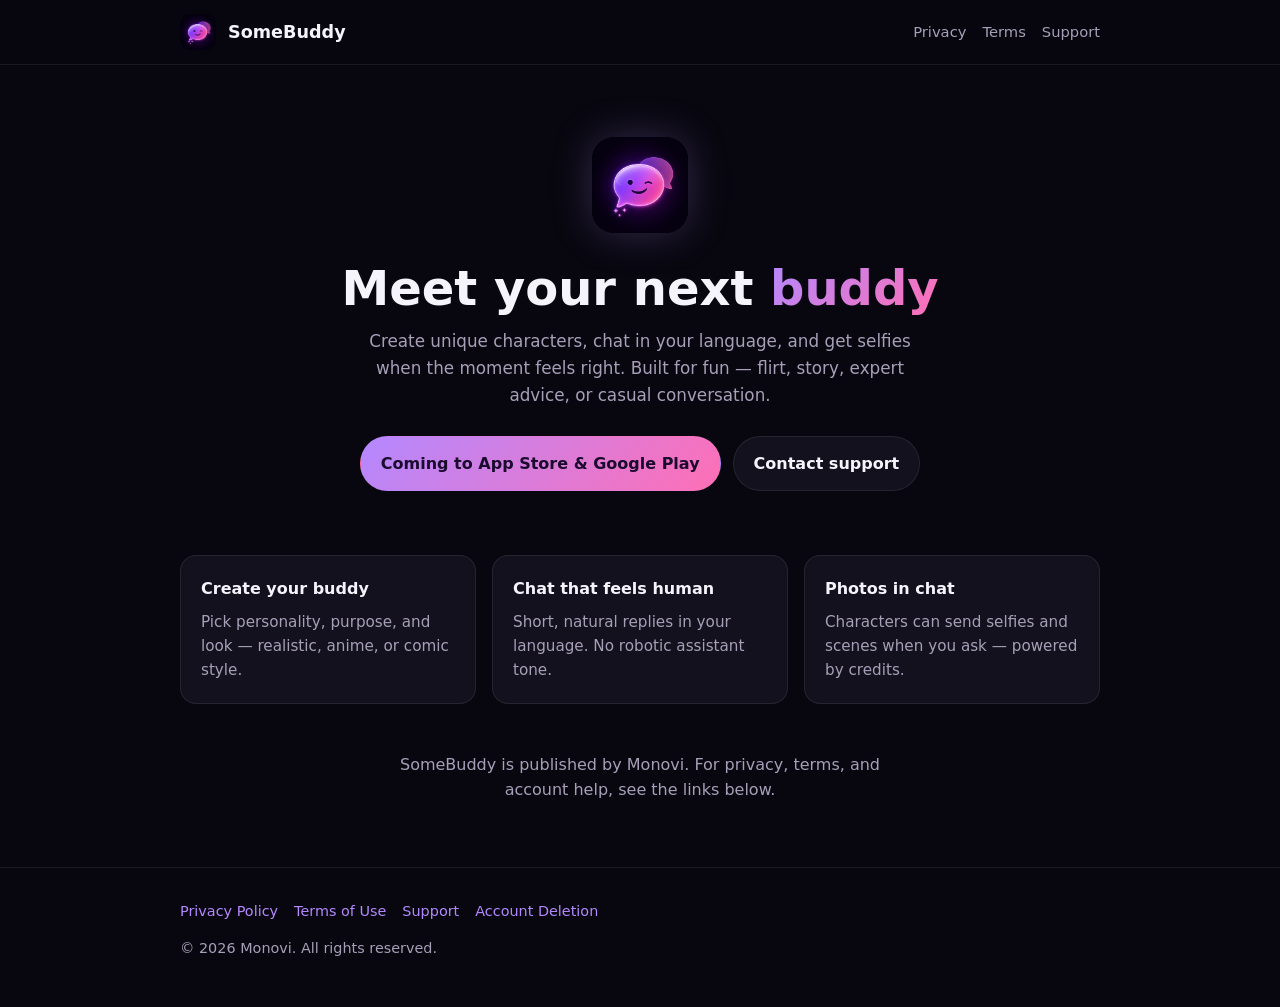
==== index.html @ be2c391f "Add SomeBuddy landing site and store legal pages Co-authored-by: Cursor <cursoragent@cursor.com>" ====
<!DOCTYPE html>
<html lang="en">
  <head>
    <meta charset="utf-8" />
    <meta name="viewport" content="width=device-width, initial-scale=1" />
    <title>SomeBuddy — Design your perfect buddy</title>
    <meta
      name="description"
      content="SomeBuddy lets you create AI characters, chat naturally, and share photos. Flirt, story, expert, or just hang out."
    />
    <link rel="icon" href="/assets/icon.png" />
    <link rel="stylesheet" href="/styles.css" />
  </head>
  <body>
    <header class="site-header">
      <div class="site-header-inner">
        <a class="brand" href="/">
          <img src="/assets/icon.png" alt="" width="36" height="36" />
          SomeBuddy
        </a>
        <nav class="nav">
          <a href="/privacy/">Privacy</a>
          <a href="/terms/">Terms</a>
          <a href="/support/">Support</a>
        </nav>
      </div>
    </header>

    <main>
      <section class="hero">
        <div class="hero-inner">
          <img class="hero-logo" src="/assets/icon.png" alt="SomeBuddy app icon" />
          <h1>Meet your next <span class="gradient-text">buddy</span></h1>
          <p>
            Create unique characters, chat in your language, and get selfies when the moment feels
            right. Built for fun — flirt, story, expert advice, or casual conversation.
          </p>
          <div class="cta-row">
            <a class="btn btn-primary" href="#download">Coming to App Store &amp; Google Play</a>
            <a class="btn btn-secondary" href="/support/">Contact support</a>
          </div>
        </div>
      </section>

      <section class="hero-inner">
        <div class="features">
          <article class="feature">
            <h3>Create your buddy</h3>
            <p>Pick personality, purpose, and look — realistic, anime, or comic style.</p>
          </article>
          <article class="feature">
            <h3>Chat that feels human</h3>
            <p>Short, natural replies in your language. No robotic assistant tone.</p>
          </article>
          <article class="feature">
            <h3>Photos in chat</h3>
            <p>Characters can send selfies and scenes when you ask — powered by credits.</p>
          </article>
        </div>
      </section>

      <section id="download" class="hero-inner" style="padding-bottom: 4rem; text-align: center">
        <p style="color: var(--muted); max-width: 520px; margin: 0 auto">
          SomeBuddy is published by Monovi. For privacy, terms, and account help, see the links
          below.
        </p>
      </section>
    </main>

    <footer class="site-footer">
      <div class="footer-inner">
        <div class="footer-links">
          <a href="/privacy/">Privacy Policy</a>
          <a href="/terms/">Terms of Use</a>
          <a href="/support/">Support</a>
          <a href="/account-deletion/">Account Deletion</a>
        </div>
        <p>&copy; <span id="y"></span> Monovi. All rights reserved.</p>
      </div>
    </footer>
    <script>
      document.getElementById('y').textContent = new Date().getFullYear();
    </script>
  </body>
</html>
---- styles.css ----
:root {
  --bg: #08070f;
  --bg-elevated: #13111d;
  --text: #f5f3fb;
  --muted: #a79fb8;
  --primary: #b388ff;
  --secondary: #ff6fb5;
  --border: rgba(255, 255, 255, 0.08);
  --max: 720px;
  --page-max: 960px;
}

* {
  box-sizing: border-box;
}

html {
  scroll-behavior: smooth;
}

body {
  margin: 0;
  font-family: Inter, system-ui, -apple-system, Segoe UI, Roboto, sans-serif;
  background: var(--bg);
  color: var(--text);
  line-height: 1.6;
}

a {
  color: var(--primary);
  text-decoration: none;
}

a:hover {
  text-decoration: underline;
}

.site-header {
  position: sticky;
  top: 0;
  z-index: 10;
  backdrop-filter: blur(12px);
  background: rgba(8, 7, 15, 0.85);
  border-bottom: 1px solid var(--border);
}

.site-header-inner,
.page-wrap,
.hero-inner,
.footer-inner {
  max-width: var(--page-max);
  margin: 0 auto;
  padding: 0 1.25rem;
}

.site-header-inner {
  display: flex;
  align-items: center;
  justify-content: space-between;
  min-height: 64px;
}

.brand {
  display: flex;
  align-items: center;
  gap: 0.75rem;
  color: var(--text);
  font-weight: 700;
  font-size: 1.1rem;
}

.brand img {
  width: 36px;
  height: 36px;
  border-radius: 10px;
}

.nav {
  display: flex;
  gap: 1rem;
  flex-wrap: wrap;
  font-size: 0.92rem;
}

.nav a {
  color: var(--muted);
}

.nav a:hover {
  color: var(--text);
}

.hero {
  padding: 4.5rem 0 3rem;
  text-align: center;
}

.hero-logo {
  width: 96px;
  height: 96px;
  border-radius: 22px;
  margin-bottom: 1.25rem;
  box-shadow: 0 0 40px rgba(179, 136, 255, 0.25);
}

.hero h1 {
  font-size: clamp(2rem, 5vw, 3rem);
  line-height: 1.15;
  margin: 0 0 0.75rem;
}

.gradient-text {
  background: linear-gradient(135deg, var(--primary), var(--secondary));
  -webkit-background-clip: text;
  background-clip: text;
  color: transparent;
}

.hero p {
  max-width: 560px;
  margin: 0 auto 1.75rem;
  color: var(--muted);
  font-size: 1.05rem;
}

.cta-row {
  display: flex;
  gap: 0.75rem;
  justify-content: center;
  flex-wrap: wrap;
}

.btn {
  display: inline-flex;
  align-items: center;
  justify-content: center;
  padding: 0.85rem 1.25rem;
  border-radius: 999px;
  font-weight: 600;
  border: 1px solid transparent;
}

.btn-primary {
  background: linear-gradient(135deg, var(--primary), var(--secondary));
  color: #1a0a2e;
}

.btn-secondary {
  border-color: var(--border);
  color: var(--text);
  background: var(--bg-elevated);
}

.features {
  display: grid;
  grid-template-columns: repeat(auto-fit, minmax(240px, 1fr));
  gap: 1rem;
  padding: 1rem 0 3rem;
}

.feature {
  background: var(--bg-elevated);
  border: 1px solid var(--border);
  border-radius: 16px;
  padding: 1.25rem;
}

.feature h3 {
  margin: 0 0 0.5rem;
  font-size: 1rem;
}

.feature p {
  margin: 0;
  color: var(--muted);
  font-size: 0.95rem;
}

.page {
  padding: 2.5rem 0 4rem;
}

.page-wrap {
  max-width: var(--max);
}

.page h1 {
  margin-top: 0;
  font-size: 2rem;
}

.page h2 {
  margin-top: 2rem;
  font-size: 1.15rem;
}

.page p,
.page li {
  color: #ddd8ea;
}

.page .meta {
  color: var(--muted);
  font-size: 0.9rem;
  margin-bottom: 2rem;
}

.site-footer {
  border-top: 1px solid var(--border);
  padding: 2rem 0;
  color: var(--muted);
  font-size: 0.9rem;
}

.footer-links {
  display: flex;
  flex-wrap: wrap;
  gap: 1rem;
  margin-bottom: 0.75rem;
}

@media (max-width: 640px) {
  .nav {
    display: none;
  }
}
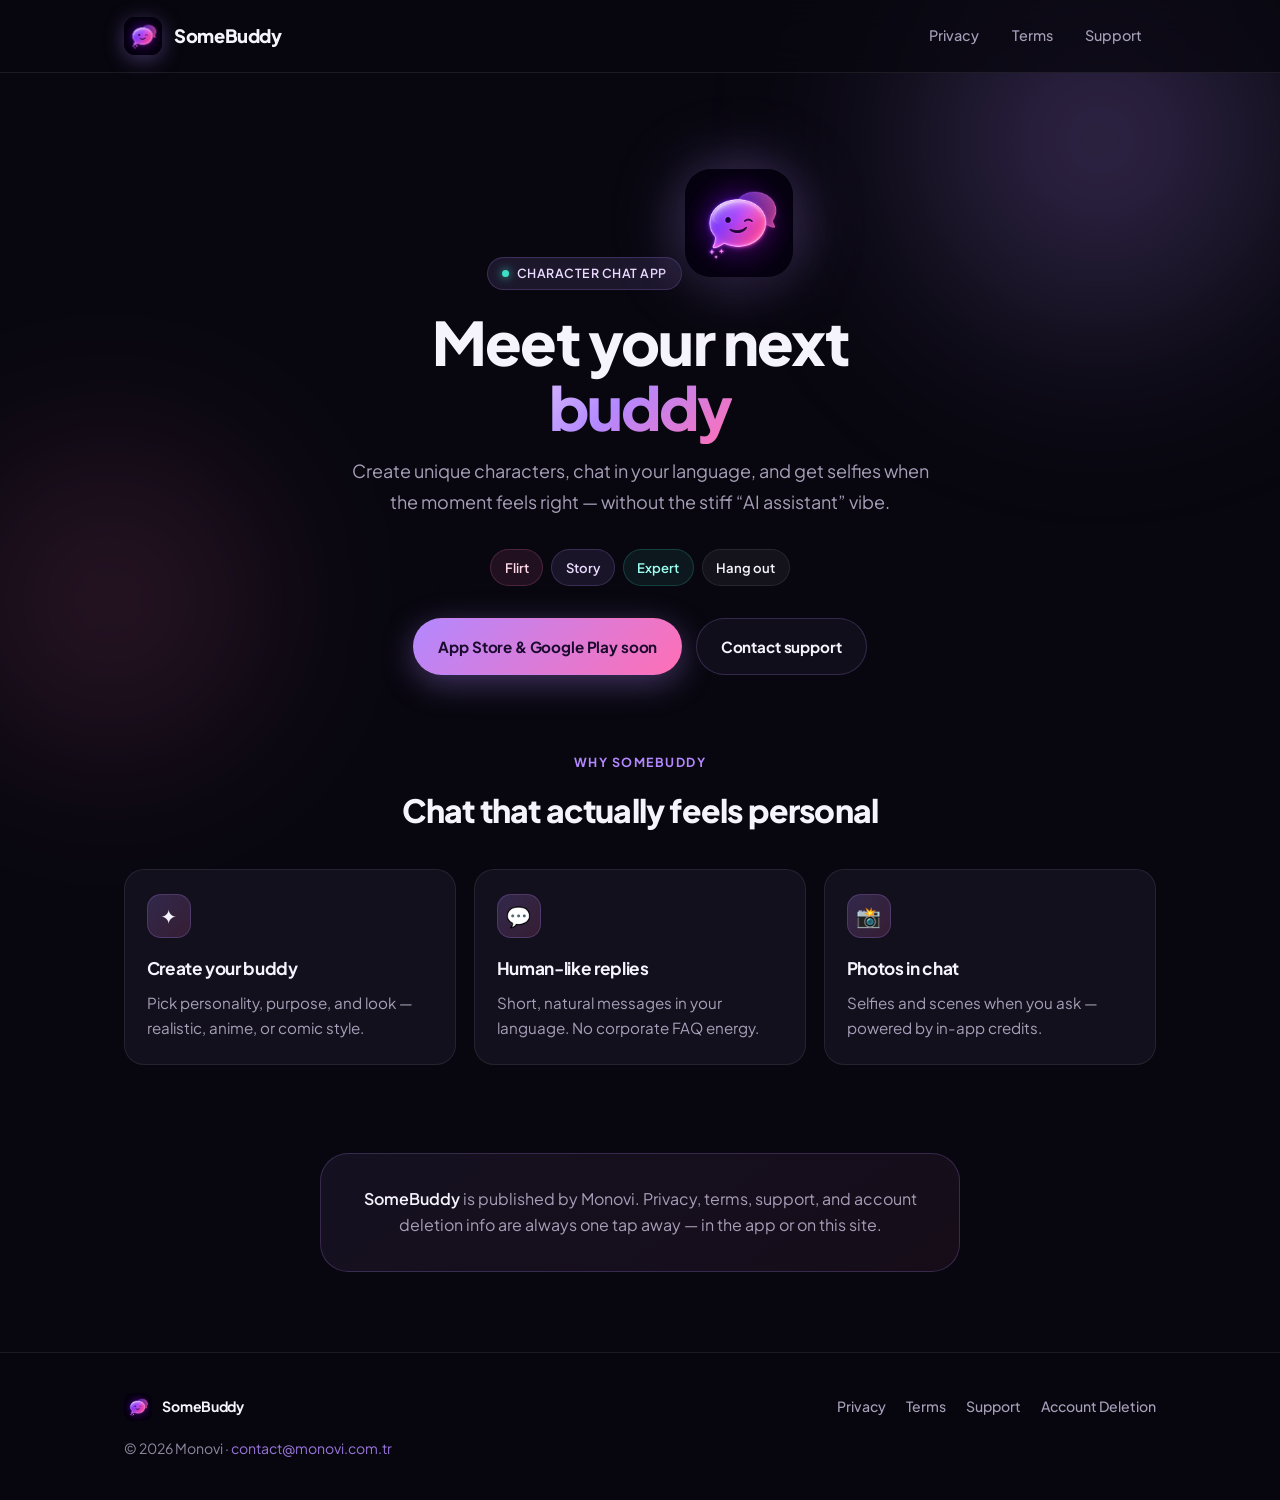
==== commit 0c454faf: "Refresh landing design with Plus Jakarta typography and glass UI Co-authored-by: Cursor <cursoragent" ====
--- a/index.html
+++ b/index.html
@@ -8,6 +8,7 @@
       name="description"
       content="SomeBuddy lets you create AI characters, chat naturally, and share photos. Flirt, story, expert, or just hang out."
     />
+    <meta name="theme-color" content="#08070F" />
     <link rel="icon" href="/assets/icon.png" />
     <link rel="stylesheet" href="/styles.css" />
   </head>
@@ -15,7 +16,7 @@
     <header class="site-header">
       <div class="site-header-inner">
         <a class="brand" href="/">
-          <img src="/assets/icon.png" alt="" width="36" height="36" />
+          <img src="/assets/icon.png" alt="" width="38" height="38" />
           SomeBuddy
         </a>
         <nav class="nav">
@@ -29,53 +30,79 @@
     <main>
       <section class="hero">
         <div class="hero-inner">
-          <img class="hero-logo" src="/assets/icon.png" alt="SomeBuddy app icon" />
+          <div class="eyebrow"><span class="eyebrow-dot"></span> Character chat app</div>
+          <div class="hero-glow">
+            <img class="hero-logo" src="/assets/icon.png" alt="SomeBuddy app icon" />
+          </div>
           <h1>Meet your next <span class="gradient-text">buddy</span></h1>
-          <p>
+          <p class="hero-lead">
             Create unique characters, chat in your language, and get selfies when the moment feels
-            right. Built for fun — flirt, story, expert advice, or casual conversation.
+            right — without the stiff “AI assistant” vibe.
           </p>
+          <div class="purpose-tags">
+            <span class="purpose-tag">Flirt</span>
+            <span class="purpose-tag">Story</span>
+            <span class="purpose-tag">Expert</span>
+            <span class="purpose-tag">Hang out</span>
+          </div>
           <div class="cta-row">
-            <a class="btn btn-primary" href="#download">Coming to App Store &amp; Google Play</a>
+            <a class="btn btn-primary" href="#download">App Store &amp; Google Play soon</a>
             <a class="btn btn-secondary" href="/support/">Contact support</a>
           </div>
         </div>
       </section>
 
-      <section class="hero-inner">
-        <div class="features">
-          <article class="feature">
-            <h3>Create your buddy</h3>
-            <p>Pick personality, purpose, and look — realistic, anime, or comic style.</p>
-          </article>
-          <article class="feature">
-            <h3>Chat that feels human</h3>
-            <p>Short, natural replies in your language. No robotic assistant tone.</p>
-          </article>
-          <article class="feature">
-            <h3>Photos in chat</h3>
-            <p>Characters can send selfies and scenes when you ask — powered by credits.</p>
-          </article>
+      <section class="features-section">
+        <div class="section-inner">
+          <p class="section-label">Why SomeBuddy</p>
+          <h2 class="section-title">Chat that actually feels personal</h2>
+          <div class="features">
+            <article class="feature">
+              <div class="feature-icon" aria-hidden="true">✦</div>
+              <h3>Create your buddy</h3>
+              <p>Pick personality, purpose, and look — realistic, anime, or comic style.</p>
+            </article>
+            <article class="feature">
+              <div class="feature-icon" aria-hidden="true">💬</div>
+              <h3>Human-like replies</h3>
+              <p>Short, natural messages in your language. No corporate FAQ energy.</p>
+            </article>
+            <article class="feature">
+              <div class="feature-icon" aria-hidden="true">📸</div>
+              <h3>Photos in chat</h3>
+              <p>Selfies and scenes when you ask — powered by in-app credits.</p>
+            </article>
+          </div>
         </div>
       </section>
 
-      <section id="download" class="hero-inner" style="padding-bottom: 4rem; text-align: center">
-        <p style="color: var(--muted); max-width: 520px; margin: 0 auto">
-          SomeBuddy is published by Monovi. For privacy, terms, and account help, see the links
-          below.
-        </p>
+      <section id="download" class="closing">
+        <div class="section-inner">
+          <div class="closing-card">
+            <p>
+              <strong>SomeBuddy</strong> is published by Monovi. Privacy, terms, support, and
+              account deletion info are always one tap away — in the app or on this site.
+            </p>
+          </div>
+        </div>
       </section>
     </main>
 
     <footer class="site-footer">
       <div class="footer-inner">
-        <div class="footer-links">
-          <a href="/privacy/">Privacy Policy</a>
-          <a href="/terms/">Terms of Use</a>
-          <a href="/support/">Support</a>
-          <a href="/account-deletion/">Account Deletion</a>
+        <div class="footer-top">
+          <div class="footer-brand">
+            <img src="/assets/icon.png" alt="" width="28" height="28" />
+            SomeBuddy
+          </div>
+          <div class="footer-links">
+            <a href="/privacy/">Privacy</a>
+            <a href="/terms/">Terms</a>
+            <a href="/support/">Support</a>
+            <a href="/account-deletion/">Account Deletion</a>
+          </div>
         </div>
-        <p>&copy; <span id="y"></span> Monovi. All rights reserved.</p>
+        <p class="footer-copy">&copy; <span id="y"></span> Monovi · <a href="mailto:contact@monovi.com.tr">contact@monovi.com.tr</a></p>
       </div>
     </footer>
     <script>
--- a/styles.css
+++ b/styles.css
@@ -1,13 +1,22 @@
+@import url('https://fonts.googleapis.com/css2?family=Plus+Jakarta+Sans:ital,wght@0,400;0,500;0,600;0,700;0,800;1,400&display=swap');
+
 :root {
   --bg: #08070f;
   --bg-elevated: #13111d;
+  --bg-card: rgba(24, 21, 36, 0.72);
   --text: #f5f3fb;
   --muted: #a79fb8;
   --primary: #b388ff;
   --secondary: #ff6fb5;
+  --tertiary: #3fe0c8;
   --border: rgba(255, 255, 255, 0.08);
+  --border-strong: rgba(179, 136, 255, 0.22);
   --max: 720px;
-  --page-max: 960px;
+  --page-max: 1080px;
+  --radius-lg: 20px;
+  --radius-xl: 28px;
+  --font: 'Plus Jakarta Sans', system-ui, -apple-system, sans-serif;
+  --shadow-glow: 0 0 80px rgba(179, 136, 255, 0.18);
 }
 
 * {
@@ -20,44 +29,84 @@
 
 body {
   margin: 0;
-  font-family: Inter, system-ui, -apple-system, Segoe UI, Roboto, sans-serif;
+  font-family: var(--font);
   background: var(--bg);
   color: var(--text);
-  line-height: 1.6;
+  line-height: 1.65;
+  font-size: 1rem;
+  -webkit-font-smoothing: antialiased;
+  min-height: 100vh;
+  position: relative;
+  overflow-x: hidden;
+}
+
+body::before,
+body::after {
+  content: '';
+  position: fixed;
+  border-radius: 50%;
+  filter: blur(90px);
+  pointer-events: none;
+  z-index: 0;
+}
+
+body::before {
+  width: 520px;
+  height: 520px;
+  top: -120px;
+  right: -80px;
+  background: radial-gradient(circle, rgba(179, 136, 255, 0.35), transparent 70%);
+}
+
+body::after {
+  width: 420px;
+  height: 420px;
+  bottom: 10%;
+  left: -100px;
+  background: radial-gradient(circle, rgba(255, 111, 181, 0.22), transparent 70%);
 }
 
 a {
   color: var(--primary);
   text-decoration: none;
+  transition: color 0.2s ease;
 }
 
 a:hover {
-  text-decoration: underline;
+  color: #d4b8ff;
+}
+
+.site-header,
+main,
+.site-footer {
+  position: relative;
+  z-index: 1;
 }
 
 .site-header {
   position: sticky;
   top: 0;
-  z-index: 10;
-  backdrop-filter: blur(12px);
-  background: rgba(8, 7, 15, 0.85);
+  z-index: 20;
+  backdrop-filter: blur(16px) saturate(1.2);
+  background: rgba(8, 7, 15, 0.78);
   border-bottom: 1px solid var(--border);
 }
 
 .site-header-inner,
 .page-wrap,
 .hero-inner,
-.footer-inner {
+.footer-inner,
+.section-inner {
   max-width: var(--page-max);
   margin: 0 auto;
-  padding: 0 1.25rem;
+  padding: 0 1.5rem;
 }
 
 .site-header-inner {
   display: flex;
   align-items: center;
   justify-content: space-between;
-  min-height: 64px;
+  min-height: 72px;
 }
 
 .brand {
@@ -65,67 +114,166 @@
   align-items: center;
   gap: 0.75rem;
   color: var(--text);
-  font-weight: 700;
-  font-size: 1.1rem;
+  font-weight: 800;
+  font-size: 1.15rem;
+  letter-spacing: -0.02em;
+  text-decoration: none;
+}
+
+.brand:hover {
+  color: var(--text);
+  text-decoration: none;
 }
 
 .brand img {
-  width: 36px;
-  height: 36px;
-  border-radius: 10px;
+  width: 38px;
+  height: 38px;
+  border-radius: 11px;
+  box-shadow: 0 4px 20px rgba(179, 136, 255, 0.35);
 }
 
 .nav {
   display: flex;
-  gap: 1rem;
+  gap: 0.35rem;
   flex-wrap: wrap;
-  font-size: 0.92rem;
+  font-size: 0.9rem;
+  font-weight: 500;
 }
 
 .nav a {
   color: var(--muted);
+  padding: 0.45rem 0.85rem;
+  border-radius: 999px;
+  text-decoration: none;
+  transition: background 0.2s, color 0.2s;
 }
 
 .nav a:hover {
   color: var(--text);
-}
-
+  background: rgba(255, 255, 255, 0.06);
+  text-decoration: none;
+}
+
+/* —— Landing hero —— */
 .hero {
-  padding: 4.5rem 0 3rem;
+  padding: 5rem 0 2rem;
   text-align: center;
 }
 
+.hero-glow {
+  position: relative;
+  display: inline-block;
+  margin-bottom: 1.5rem;
+}
+
+.hero-glow::before {
+  content: '';
+  position: absolute;
+  inset: -30%;
+  background: radial-gradient(circle, rgba(179, 136, 255, 0.45), transparent 65%);
+  filter: blur(20px);
+  z-index: 0;
+}
+
 .hero-logo {
-  width: 96px;
-  height: 96px;
-  border-radius: 22px;
+  position: relative;
+  z-index: 1;
+  width: 108px;
+  height: 108px;
+  border-radius: 26px;
+  box-shadow: var(--shadow-glow), 0 16px 40px rgba(0, 0, 0, 0.45);
+}
+
+.eyebrow {
+  display: inline-flex;
+  align-items: center;
+  gap: 0.5rem;
+  padding: 0.35rem 0.9rem;
   margin-bottom: 1.25rem;
-  box-shadow: 0 0 40px rgba(179, 136, 255, 0.25);
+  border-radius: 999px;
+  font-size: 0.78rem;
+  font-weight: 600;
+  letter-spacing: 0.04em;
+  text-transform: uppercase;
+  color: #eadbff;
+  background: rgba(179, 136, 255, 0.12);
+  border: 1px solid var(--border-strong);
+}
+
+.eyebrow-dot {
+  width: 7px;
+  height: 7px;
+  border-radius: 50%;
+  background: var(--tertiary);
+  box-shadow: 0 0 10px var(--tertiary);
 }
 
 .hero h1 {
-  font-size: clamp(2rem, 5vw, 3rem);
-  line-height: 1.15;
-  margin: 0 0 0.75rem;
+  font-size: clamp(2.35rem, 6vw, 3.75rem);
+  line-height: 1.08;
+  margin: 0 0 1rem;
+  font-weight: 800;
+  letter-spacing: -0.03em;
+  max-width: 14ch;
+  margin-left: auto;
+  margin-right: auto;
 }
 
 .gradient-text {
-  background: linear-gradient(135deg, var(--primary), var(--secondary));
+  background: linear-gradient(135deg, #d4b8ff 0%, var(--primary) 40%, var(--secondary) 100%);
   -webkit-background-clip: text;
   background-clip: text;
   color: transparent;
 }
 
-.hero p {
-  max-width: 560px;
-  margin: 0 auto 1.75rem;
-  color: var(--muted);
-  font-size: 1.05rem;
+.hero-lead {
+  max-width: 580px;
+  margin: 0 auto 2rem;
+  color: var(--muted);
+  font-size: 1.125rem;
+  line-height: 1.7;
+  font-weight: 400;
+}
+
+.purpose-tags {
+  display: flex;
+  flex-wrap: wrap;
+  justify-content: center;
+  gap: 0.5rem;
+  margin-bottom: 2rem;
+}
+
+.purpose-tag {
+  padding: 0.4rem 0.85rem;
+  border-radius: 999px;
+  font-size: 0.82rem;
+  font-weight: 600;
+  color: #ffd9e8;
+  background: rgba(255, 111, 181, 0.1);
+  border: 1px solid rgba(255, 111, 181, 0.2);
+}
+
+.purpose-tag:nth-child(2) {
+  color: #eadbff;
+  background: rgba(179, 136, 255, 0.1);
+  border-color: rgba(179, 136, 255, 0.22);
+}
+
+.purpose-tag:nth-child(3) {
+  color: #9cffef;
+  background: rgba(63, 224, 200, 0.08);
+  border-color: rgba(63, 224, 200, 0.2);
+}
+
+.purpose-tag:nth-child(4) {
+  color: #f5f3fb;
+  background: rgba(255, 255, 255, 0.05);
+  border-color: var(--border);
 }
 
 .cta-row {
   display: flex;
-  gap: 0.75rem;
+  gap: 0.85rem;
   justify-content: center;
   flex-wrap: wrap;
 }
@@ -134,93 +282,289 @@
   display: inline-flex;
   align-items: center;
   justify-content: center;
-  padding: 0.85rem 1.25rem;
+  gap: 0.5rem;
+  padding: 0.95rem 1.5rem;
   border-radius: 999px;
-  font-weight: 600;
+  font-weight: 700;
+  font-size: 0.95rem;
+  letter-spacing: -0.01em;
   border: 1px solid transparent;
+  text-decoration: none;
+  transition: transform 0.2s ease, box-shadow 0.2s ease, background 0.2s;
+}
+
+.btn:hover {
+  text-decoration: none;
+  transform: translateY(-2px);
 }
 
 .btn-primary {
   background: linear-gradient(135deg, var(--primary), var(--secondary));
   color: #1a0a2e;
+  box-shadow: 0 8px 32px rgba(179, 136, 255, 0.35);
+}
+
+.btn-primary:hover {
+  color: #12061f;
+  box-shadow: 0 12px 40px rgba(255, 111, 181, 0.35);
 }
 
 .btn-secondary {
-  border-color: var(--border);
-  color: var(--text);
-  background: var(--bg-elevated);
+  border-color: var(--border-strong);
+  color: var(--text);
+  background: rgba(19, 17, 29, 0.8);
+}
+
+.btn-secondary:hover {
+  color: var(--text);
+  background: rgba(31, 27, 46, 0.95);
+}
+
+/* —— Features —— */
+.section-label {
+  text-align: center;
+  font-size: 0.78rem;
+  font-weight: 700;
+  letter-spacing: 0.12em;
+  text-transform: uppercase;
+  color: var(--primary);
+  margin-bottom: 0.75rem;
+}
+
+.section-title {
+  text-align: center;
+  font-size: clamp(1.5rem, 3vw, 2rem);
+  font-weight: 800;
+  letter-spacing: -0.025em;
+  margin: 0 0 2rem;
+}
+
+.features-section {
+  padding: 2rem 0 3.5rem;
 }
 
 .features {
   display: grid;
-  grid-template-columns: repeat(auto-fit, minmax(240px, 1fr));
-  gap: 1rem;
-  padding: 1rem 0 3rem;
+  grid-template-columns: repeat(auto-fit, minmax(260px, 1fr));
+  gap: 1.15rem;
 }
 
 .feature {
-  background: var(--bg-elevated);
+  background: var(--bg-card);
   border: 1px solid var(--border);
-  border-radius: 16px;
-  padding: 1.25rem;
+  border-radius: var(--radius-lg);
+  padding: 1.5rem 1.35rem;
+  backdrop-filter: blur(12px);
+  transition: border-color 0.25s, transform 0.25s, box-shadow 0.25s;
+}
+
+.feature:hover {
+  border-color: var(--border-strong);
+  transform: translateY(-4px);
+  box-shadow: 0 20px 50px rgba(0, 0, 0, 0.35);
+}
+
+.feature-icon {
+  width: 44px;
+  height: 44px;
+  display: flex;
+  align-items: center;
+  justify-content: center;
+  border-radius: 14px;
+  font-size: 1.25rem;
+  margin-bottom: 1rem;
+  background: linear-gradient(135deg, rgba(179, 136, 255, 0.2), rgba(255, 111, 181, 0.15));
+  border: 1px solid var(--border-strong);
 }
 
 .feature h3 {
-  margin: 0 0 0.5rem;
-  font-size: 1rem;
+  margin: 0 0 0.55rem;
+  font-size: 1.08rem;
+  font-weight: 700;
+  letter-spacing: -0.02em;
 }
 
 .feature p {
   margin: 0;
   color: var(--muted);
   font-size: 0.95rem;
-}
-
+  line-height: 1.6;
+}
+
+/* —— Closing CTA —— */
+.closing {
+  padding: 2rem 0 5rem;
+  text-align: center;
+}
+
+.closing-card {
+  max-width: 640px;
+  margin: 0 auto;
+  padding: 2rem 1.75rem;
+  border-radius: var(--radius-xl);
+  background: linear-gradient(145deg, rgba(179, 136, 255, 0.08), rgba(255, 111, 181, 0.06));
+  border: 1px solid var(--border-strong);
+}
+
+.closing-card p {
+  margin: 0;
+  color: var(--muted);
+  font-size: 1rem;
+  line-height: 1.65;
+}
+
+.closing-card strong {
+  color: var(--text);
+  font-weight: 600;
+}
+
+/* —— Legal / prose pages —— */
 .page {
-  padding: 2.5rem 0 4rem;
+  padding: 3rem 0 5rem;
 }
 
 .page-wrap {
   max-width: var(--max);
+  background: var(--bg-card);
+  border: 1px solid var(--border);
+  border-radius: var(--radius-xl);
+  padding: 2.25rem 2rem;
+  backdrop-filter: blur(12px);
+  box-shadow: 0 24px 60px rgba(0, 0, 0, 0.35);
 }
 
 .page h1 {
   margin-top: 0;
-  font-size: 2rem;
+  font-size: clamp(1.85rem, 4vw, 2.35rem);
+  font-weight: 800;
+  letter-spacing: -0.03em;
+  line-height: 1.15;
 }
 
 .page h2 {
-  margin-top: 2rem;
-  font-size: 1.15rem;
+  margin-top: 2.25rem;
+  margin-bottom: 0.65rem;
+  font-size: 1.05rem;
+  font-weight: 700;
+  letter-spacing: -0.01em;
+  color: #eadbff;
 }
 
 .page p,
 .page li {
   color: #ddd8ea;
+  font-size: 0.98rem;
+}
+
+.page ul,
+.page ol {
+  padding-left: 1.25rem;
+}
+
+.page li {
+  margin-bottom: 0.45rem;
 }
 
 .page .meta {
   color: var(--muted);
-  font-size: 0.9rem;
-  margin-bottom: 2rem;
-}
-
+  font-size: 0.88rem;
+  margin-bottom: 1.75rem;
+  padding-bottom: 1.25rem;
+  border-bottom: 1px solid var(--border);
+}
+
+.page code {
+  font-size: 0.88em;
+  padding: 0.15rem 0.45rem;
+  border-radius: 6px;
+  background: rgba(255, 255, 255, 0.06);
+  color: #eadbff;
+}
+
+.page a {
+  font-weight: 500;
+}
+
+/* —— Footer —— */
 .site-footer {
   border-top: 1px solid var(--border);
-  padding: 2rem 0;
-  color: var(--muted);
-  font-size: 0.9rem;
+  padding: 2.5rem 0;
+  color: var(--muted);
+  font-size: 0.88rem;
+  background: rgba(8, 7, 15, 0.6);
+}
+
+.footer-inner {
+  display: flex;
+  flex-direction: column;
+  gap: 1rem;
+}
+
+.footer-top {
+  display: flex;
+  flex-wrap: wrap;
+  align-items: center;
+  justify-content: space-between;
+  gap: 1rem;
+}
+
+.footer-brand {
+  display: flex;
+  align-items: center;
+  gap: 0.65rem;
+  font-weight: 700;
+  color: var(--text);
+  letter-spacing: -0.02em;
+}
+
+.footer-brand img {
+  width: 28px;
+  height: 28px;
+  border-radius: 8px;
 }
 
 .footer-links {
   display: flex;
   flex-wrap: wrap;
-  gap: 1rem;
-  margin-bottom: 0.75rem;
+  gap: 0.35rem 1.25rem;
+}
+
+.footer-links a {
+  color: var(--muted);
+  font-weight: 500;
+}
+
+.footer-links a:hover {
+  color: var(--text);
+}
+
+.footer-copy {
+  margin: 0;
+  opacity: 0.85;
 }
 
 @media (max-width: 640px) {
   .nav {
-    display: none;
+    gap: 0.15rem;
   }
-}
+
+  .nav a {
+    padding: 0.35rem 0.6rem;
+    font-size: 0.82rem;
+  }
+
+  .hero {
+    padding-top: 3.5rem;
+  }
+
+  .page-wrap {
+    padding: 1.5rem 1.15rem;
+    border-radius: var(--radius-lg);
+  }
+}
+
+@media (min-width: 900px) {
+  .hero {
+    padding-top: 6rem;
+  }
+}
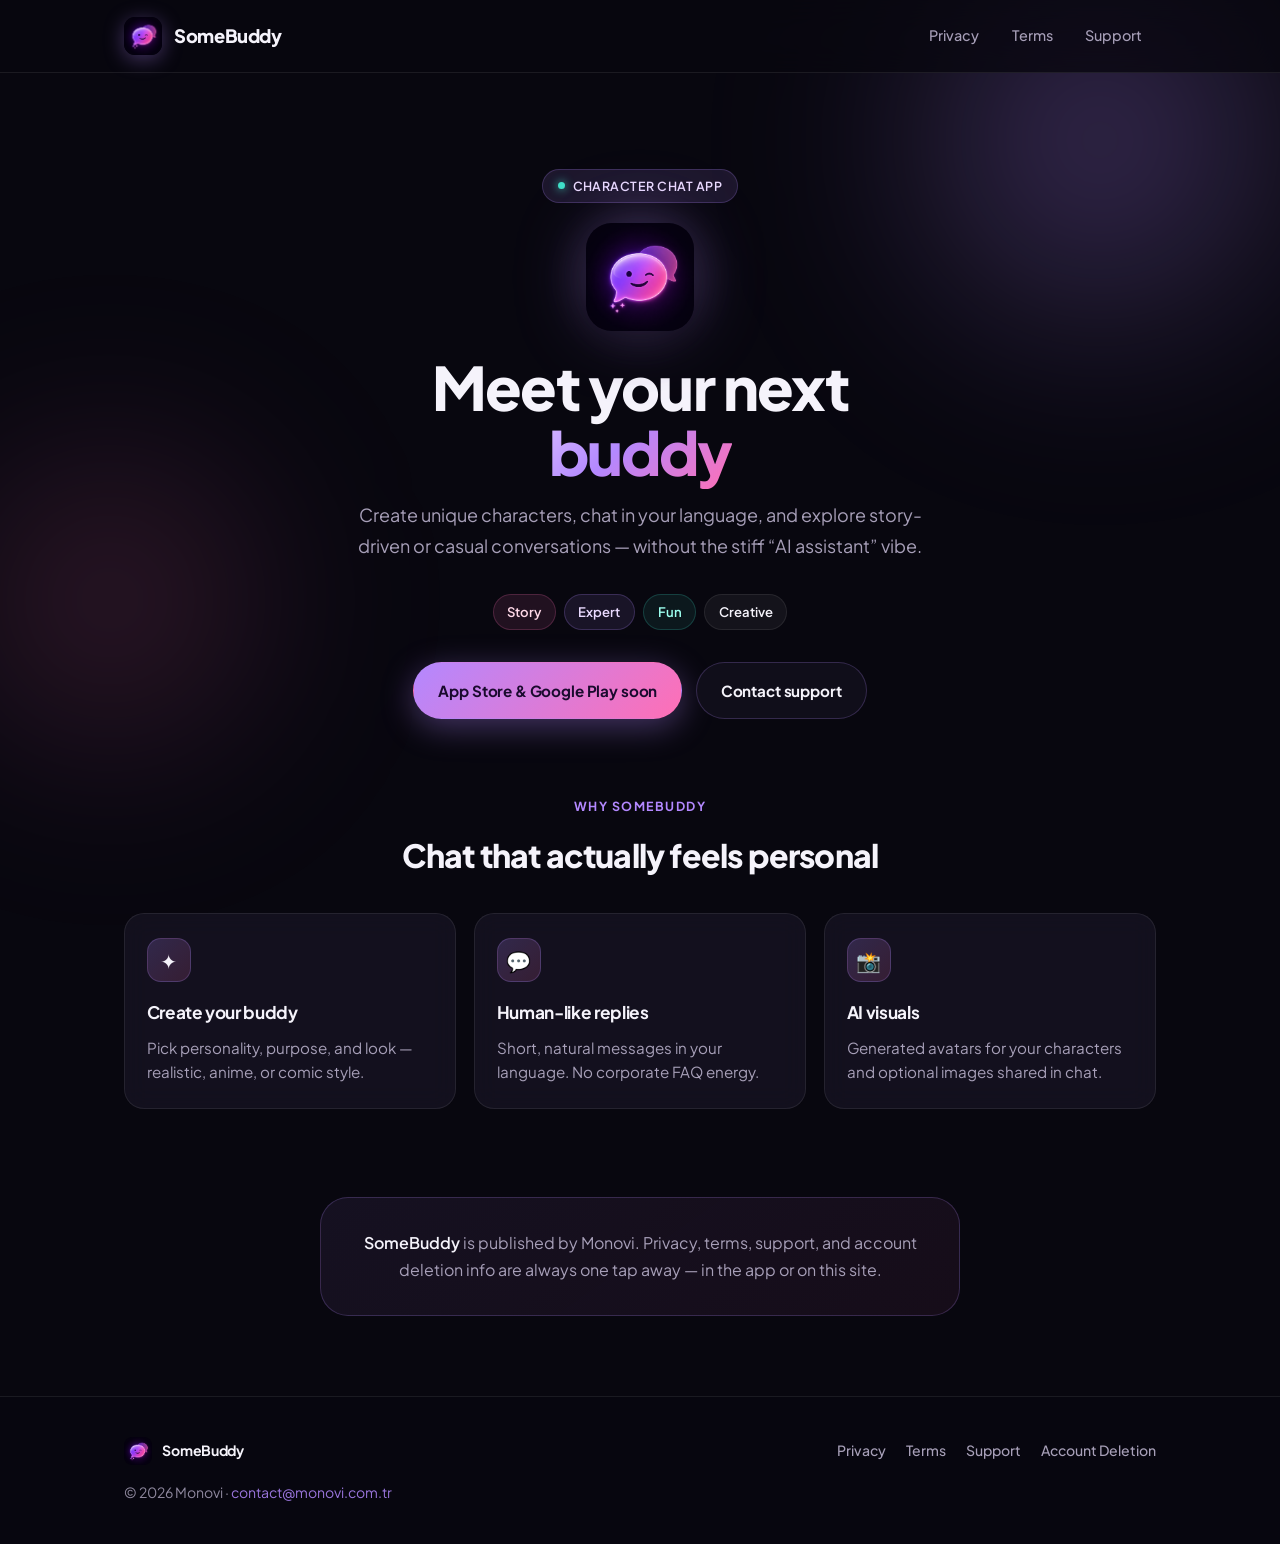
==== commit 10f8efa6: "Align landing copy with App Store marketing guidelines Remove flirt and suggestive phrasing from met" ====
--- a/index.html
+++ b/index.html
@@ -6,7 +6,7 @@
     <title>SomeBuddy — Design your perfect buddy</title>
     <meta
       name="description"
-      content="SomeBuddy lets you create AI characters, chat naturally, and share photos. Flirt, story, expert, or just hang out."
+      content="SomeBuddy lets you design AI characters with unique personalities, chat in your language, and explore story, expert advice, and fun conversation modes."
     />
     <meta name="theme-color" content="#08070F" />
     <link rel="icon" href="/assets/icon.png" />
@@ -36,14 +36,14 @@
           </div>
           <h1>Meet your next <span class="gradient-text">buddy</span></h1>
           <p class="hero-lead">
-            Create unique characters, chat in your language, and get selfies when the moment feels
-            right — without the stiff “AI assistant” vibe.
+            Create unique characters, chat in your language, and explore story-driven or casual
+            conversations — without the stiff “AI assistant” vibe.
           </p>
           <div class="purpose-tags">
-            <span class="purpose-tag">Flirt</span>
             <span class="purpose-tag">Story</span>
             <span class="purpose-tag">Expert</span>
-            <span class="purpose-tag">Hang out</span>
+            <span class="purpose-tag">Fun</span>
+            <span class="purpose-tag">Creative</span>
           </div>
           <div class="cta-row">
             <a class="btn btn-primary" href="#download">App Store &amp; Google Play soon</a>
@@ -69,8 +69,8 @@
             </article>
             <article class="feature">
               <div class="feature-icon" aria-hidden="true">📸</div>
-              <h3>Photos in chat</h3>
-              <p>Selfies and scenes when you ask — powered by in-app credits.</p>
+              <h3>AI visuals</h3>
+              <p>Generated avatars for your characters and optional images shared in chat.</p>
             </article>
           </div>
         </div>
--- a/styles.css
+++ b/styles.css
@@ -157,12 +157,20 @@
 /* —— Landing hero —— */
 .hero {
   padding: 5rem 0 2rem;
+}
+
+.hero-inner {
+  display: flex;
+  flex-direction: column;
+  align-items: center;
   text-align: center;
 }
 
 .hero-glow {
   position: relative;
-  display: inline-block;
+  display: flex;
+  justify-content: center;
+  align-items: center;
   margin-bottom: 1.5rem;
 }
 
@@ -189,7 +197,7 @@
   align-items: center;
   gap: 0.5rem;
   padding: 0.35rem 0.9rem;
-  margin-bottom: 1.25rem;
+  margin: 0 0 1.25rem;
   border-radius: 999px;
   font-size: 0.78rem;
   font-weight: 600;
@@ -568,3 +576,16 @@
     padding-top: 6rem;
   }
 }
+
+.character-share {
+  text-align: center;
+  display: flex;
+  flex-direction: column;
+  align-items: center;
+}
+
+.character-share-icon {
+  border-radius: 22px;
+  margin-bottom: 1rem;
+  box-shadow: var(--shadow-glow);
+}
